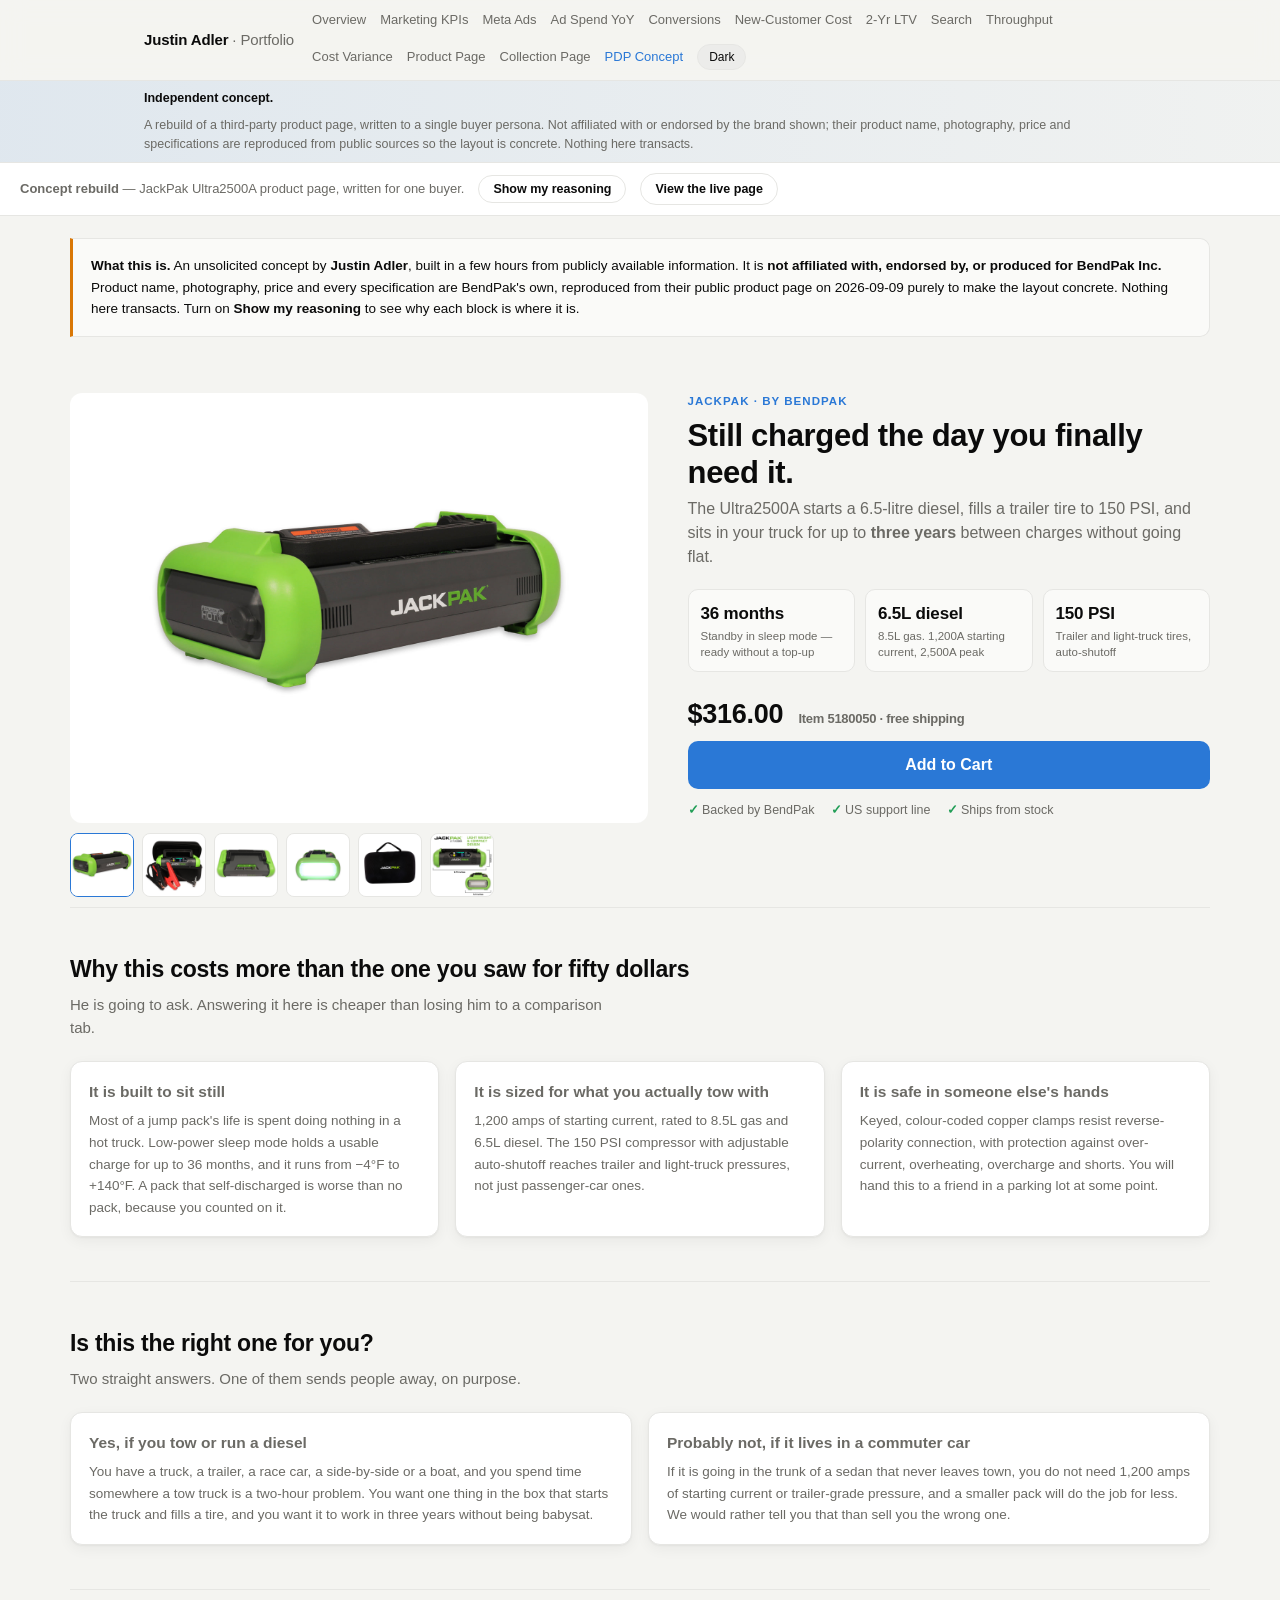
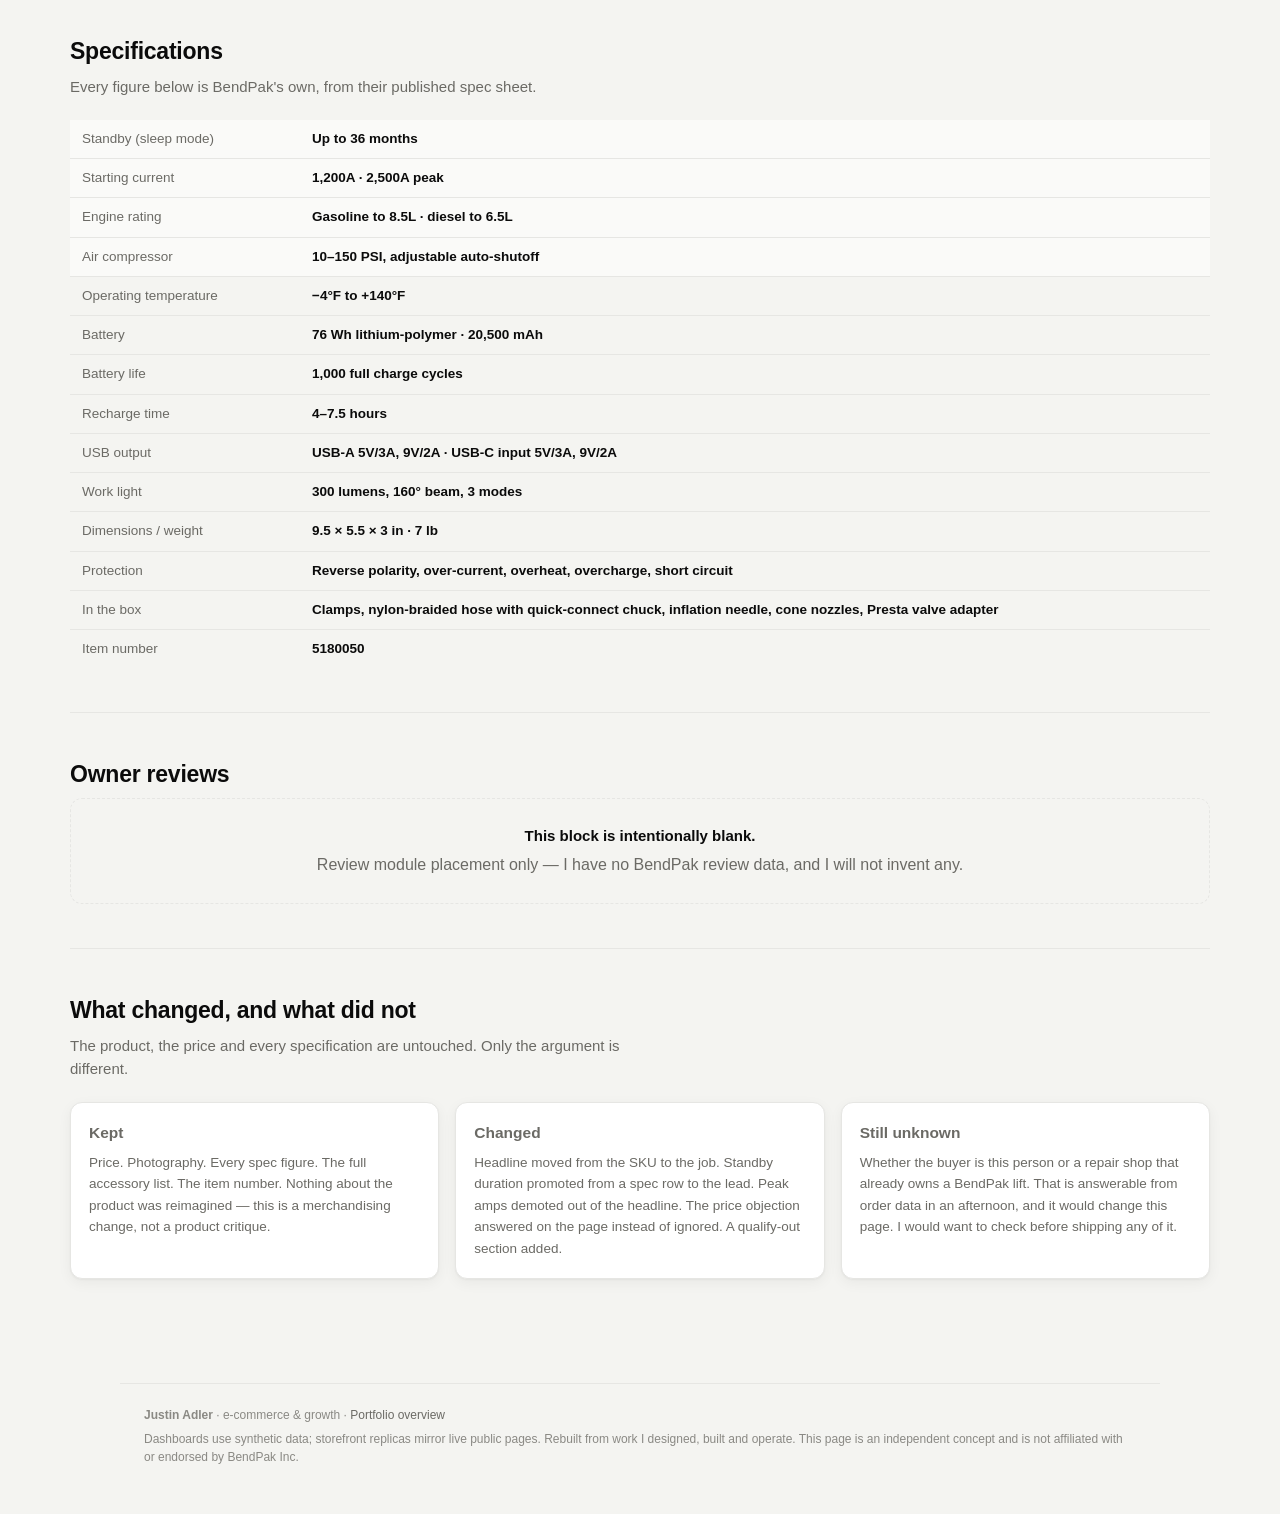
==== jackpak-concept.html @ 2b7027e2 "Add JackPak Ultra2500A product-page concept Independent concept rebuild of a third-party PDP written" ====
<!DOCTYPE html>
<html lang="en">
<head>
<meta charset="utf-8">
<meta name="viewport" content="width=device-width, initial-scale=1">
<meta name="robots" content="noindex,nofollow">
<title>JackPak Ultra2500A — product page concept · Justin Adler</title>
<link rel="stylesheet" href="assets/portfolio.css">
<style>
  .jp-wrap{max-width:1180px;margin:0 auto;padding:0 20px 60px}

  /* annotation system */
  .jp-anno{position:relative}
  body.anno-on .jp-anno{outline:1.5px dashed var(--accent);outline-offset:6px;border-radius:6px}
  .jp-tag{display:none;position:absolute;top:-11px;left:10px;z-index:5;background:var(--accent);
    color:#fff;font-size:10.5px;font-weight:700;letter-spacing:.04em;text-transform:uppercase;
    padding:2px 8px;border-radius:20px;white-space:nowrap}
  body.anno-on .jp-tag{display:inline-block}
  .jp-why{display:none;margin:14px 0 0;padding:12px 14px;border-left:3px solid var(--accent);
    background:var(--card-alt);border-radius:0 8px 8px 0;font-size:13px;line-height:1.55;color:var(--muted)}
  body.anno-on .jp-why{display:block}
  .jp-why b{color:var(--fg)}

  .jp-toolbar{position:sticky;top:0;z-index:40;background:var(--card);border-bottom:1px solid var(--line);
    padding:10px 20px;display:flex;gap:14px;align-items:center;flex-wrap:wrap}
  .jp-toolbar .t{font-size:13px;color:var(--muted)}
  .jp-btn{border:1px solid var(--line);background:var(--card);color:var(--fg);border-radius:20px;
    padding:6px 14px;font-size:12.5px;font-weight:600;cursor:pointer}
  .jp-btn[aria-pressed="true"]{background:var(--accent);border-color:var(--accent);color:#fff}

  /* hero */
  .jp-hero{display:grid;grid-template-columns:1.05fr .95fr;gap:40px;padding:34px 0 10px}
  @media(max-width:900px){.jp-hero{grid-template-columns:1fr;gap:22px}}
  .jp-gal img{width:100%;max-height:430px;object-fit:contain;border-radius:12px;background:#fff;display:block}
  .jp-thumbs{display:flex;gap:8px;margin-top:10px;flex-wrap:wrap}
  .jp-thumbs img{width:64px;height:64px;object-fit:cover;border-radius:8px;background:#fff;
    border:1.5px solid var(--line);cursor:pointer}
  .jp-thumbs img.sel{border-color:var(--accent)}

  .jp-eyebrow{font-size:11.5px;font-weight:700;letter-spacing:.09em;text-transform:uppercase;color:var(--accent)}
  .jp-h1{font-size:31px;line-height:1.18;font-weight:800;margin:8px 0 6px;letter-spacing:-.01em}
  .jp-deck{font-size:16px;line-height:1.5;color:var(--muted);margin:0 0 18px}
  .jp-price{font-size:27px;font-weight:800;letter-spacing:-.01em}
  .jp-price small{font-size:13px;font-weight:600;color:var(--muted);margin-left:8px}

  .jp-proof{display:grid;grid-template-columns:repeat(3,1fr);gap:10px;margin:18px 0}
  .jp-proof div{background:var(--card-alt);border:1px solid var(--line);border-radius:10px;padding:11px 12px}
  .jp-proof b{display:block;font-size:17px;font-weight:800;letter-spacing:-.01em}
  .jp-proof span{font-size:11.5px;color:var(--muted);line-height:1.35;display:block;margin-top:2px}

  .jp-cta{display:block;width:100%;background:var(--accent);color:#fff;border:0;border-radius:10px;
    padding:15px;font-size:16px;font-weight:700;cursor:default;margin-top:6px}
  .jp-reassure{display:flex;gap:16px;flex-wrap:wrap;margin-top:12px;font-size:12.5px;color:var(--muted)}
  .jp-reassure span::before{content:"✓ ";color:var(--good);font-weight:700}

  .jp-sec{padding:44px 0;border-top:1px solid var(--line)}
  .jp-sec h2{font-size:23px;font-weight:800;letter-spacing:-.01em;margin:0 0 6px}
  .jp-sec .lede{font-size:15px;color:var(--muted);margin:0 0 22px;max-width:66ch;line-height:1.55}

  .jp-fit{display:grid;grid-template-columns:repeat(3,1fr);gap:16px}
  @media(max-width:820px){.jp-fit{grid-template-columns:1fr}.jp-proof{grid-template-columns:1fr}}
  .jp-fit .card{padding:18px}
  .jp-fit h3{font-size:15.5px;margin:0 0 7px;font-weight:700}
  .jp-fit p{margin:0;font-size:13.5px;line-height:1.6;color:var(--muted)}

  .jp-spec{width:100%;border-collapse:collapse;font-size:13.5px}
  .jp-spec td{padding:9px 12px;border-bottom:1px solid var(--line);vertical-align:top}
  .jp-spec td:first-child{color:var(--muted);width:230px}
  .jp-spec td:last-child{font-weight:600}
  .jp-spec tr.hi td{background:var(--card-alt)}

  .jp-empty{border:1.5px dashed var(--line);border-radius:12px;padding:26px;text-align:center;color:var(--muted)}
  .jp-empty b{display:block;color:var(--fg);font-size:15px;margin-bottom:6px}

  .jp-disc{background:var(--card-alt);border:1px solid var(--line);border-left:3px solid var(--warn);
    border-radius:0 10px 10px 0;padding:16px 18px;margin:22px 0;font-size:13.5px;line-height:1.6}
  .jp-disc b{color:var(--fg)}
</style>
</head>
<body>

<div class="jp-toolbar">
  <span class="t"><strong>Concept rebuild</strong> — JackPak Ultra2500A product page, written for one buyer.</span>
  <button class="jp-btn" id="annoBtn" aria-pressed="false" onclick="toggleAnno()">Show my reasoning</button>
  <a class="jp-btn" style="text-decoration:none" href="https://www.bendpak.com/garage-essentials/portable-power-packs/ultra2500a-jackpak-4-in-1-jump-starter-air-compressor-5180050-bendpak" target="_blank" rel="noopener">View the live page</a>
</div>

<div class="jp-wrap">

  <div class="jp-disc">
    <b>What this is.</b> An unsolicited concept by <b>Justin Adler</b>, built in a few hours from
    publicly available information. It is <b>not affiliated with, endorsed by, or produced for
    BendPak Inc.</b> Product name, photography, price and every specification are BendPak's own,
    reproduced from their public product page on 2026-09-09 purely to make the layout concrete.
    Nothing here transacts. Turn on <b>Show my reasoning</b> to see why each block is where it is.
  </div>

  <!-- ══ HERO ══════════════════════════════════════════════════════════ -->
  <div class="jp-hero">
    <div class="jp-gal jp-anno">
      <span class="jp-tag">The one gap I could not fix</span>
      <img id="mainImg" src="assets/img/jackpak-1.jpg" alt="JackPak Ultra2500A portable jump starter with air compressor">
      <div class="jp-thumbs" id="thumbs"></div>
      <div class="jp-why"><b>This is a gap I could not close, and it is worth naming.</b> All
        fourteen images on the live product page are the unit on white. There is no photograph of it
        clamped to a truck battery, sitting in a trailer box, or filling a tire at dusk — and there is
        no video. A buyer choosing between this and a $47 alternative is not comparing objects, he is
        comparing situations, and right now the page can only show him an object.
        <b>Everything else on this page I could rewrite from outside. This one needs a camera</b> —
        and it is probably the highest-return thing on the whole list.</div>
    </div>

    <div>
      <div class="jp-anno">
        <span class="jp-tag">Headline: the job, not the object</span>
        <div class="jp-eyebrow">JackPak · by BendPak</div>
        <h1 class="jp-h1">Still charged the day you finally need it.</h1>
        <p class="jp-deck">The Ultra2500A starts a 6.5-litre diesel, fills a trailer tire to
          150&nbsp;PSI, and sits in your truck for up to <strong>three years</strong> between charges
          without going flat.</p>
        <div class="jp-why"><b>Why:</b> the live headline is the SKU name and "4-in-1," which every
          competitor also says. This buyer does not use the product monthly — he uses it once every
          couple of years, and his real fear is that it will be dead when that day comes.
          <b>Standby duration is the job the product does.</b> On the live page it is one row in a
          spec table.</div>
      </div>

      <div class="jp-anno" style="margin-top:20px">
        <span class="jp-tag">Three proofs, chosen deliberately</span>
        <div class="jp-proof">
          <div><b>36 months</b><span>Standby in sleep mode — ready without a top-up</span></div>
          <div><b>6.5L diesel</b><span>8.5L gas. 1,200A starting current, 2,500A peak</span></div>
          <div><b>150 PSI</b><span>Trailer and light-truck tires, auto-shutoff</span></div>
        </div>
        <div class="jp-why"><b>Why these three, and why in this order:</b> they map to the three
          questions he actually asks — <i>will it be charged, will it turn my truck over, will it
          fill a trailer tire.</i> <b>Note what is not here: peak amps as a headline.</b> The category
          runs an amp arms race — rivals advertise 4,000A, 6,000A, 8,000A, 10,000A. At 2,500A this
          product loses that comparison every time, so it should not start it. Starting current is
          the honest number and it is the one shown.</div>
      </div>

      <div class="jp-anno" style="margin-top:22px">
        <span class="jp-tag">Price with a reason attached</span>
        <div class="jp-price">$316.00 <small>Item 5180050 · free shipping</small></div>
        <button class="jp-cta">Add to Cart</button>
        <div class="jp-reassure">
          <span>Backed by BendPak</span><span>US support line</span><span>Ships from stock</span>
        </div>
        <div class="jp-why"><b>Why:</b> a $316 number sitting alone next to a category where the
          median is around $81 has to defend itself, and on the live page nothing does. The
          reassurance row is doing that work — and it is the honest one, because
          <b>BendPak is the only thing here a cheaper unit cannot copy.</b> Every spec on this page is
          matched or beaten by something under $135. The brand, the support line and the warranty
          are not.</div>
      </div>
    </div>
  </div>

  <!-- ══ WHY IT COSTS WHAT IT COSTS ════════════════════════════════════ -->
  <div class="jp-sec jp-anno">
    <span class="jp-tag">The objection, answered on the page</span>
    <h2>Why this costs more than the one you saw for fifty dollars</h2>
    <p class="lede">He is going to ask. Answering it here is cheaper than losing him to a
      comparison tab.</p>
    <div class="jp-fit">
      <div class="card">
        <h3>It is built to sit still</h3>
        <p>Most of a jump pack's life is spent doing nothing in a hot truck. Low-power sleep mode
          holds a usable charge for up to 36 months, and it runs from −4°F to +140°F. A pack that
          self-discharged is worse than no pack, because you counted on it.</p>
      </div>
      <div class="card">
        <h3>It is sized for what you actually tow with</h3>
        <p>1,200 amps of starting current, rated to 8.5L gas and 6.5L diesel. The 150 PSI compressor
          with adjustable auto-shutoff reaches trailer and light-truck pressures, not just
          passenger-car ones.</p>
      </div>
      <div class="card">
        <h3>It is safe in someone else's hands</h3>
        <p>Keyed, colour-coded copper clamps resist reverse-polarity connection, with protection
          against over-current, overheating, overcharge and shorts. You will hand this to a friend
          in a parking lot at some point.</p>
      </div>
    </div>
    <div class="jp-why"><b>Why this section exists at all:</b> the price objection is the single
      biggest thing between this product and a sale, and right now the live page never acknowledges
      it. Naming it and answering it plainly outperforms hoping he does not notice.
      <b>Every claim in these three cards is taken verbatim from BendPak's own specification —
      nothing is invented.</b></div>
  </div>

  <!-- ══ IS THIS FOR YOU ═══════════════════════════════════════════════ -->
  <div class="jp-sec jp-anno">
    <span class="jp-tag">Qualify honestly — including out</span>
    <h2>Is this the right one for you?</h2>
    <p class="lede">Two straight answers. One of them sends people away, on purpose.</p>
    <div class="jp-fit" style="grid-template-columns:1fr 1fr">
      <div class="card">
        <h3>Yes, if you tow or run a diesel</h3>
        <p>You have a truck, a trailer, a race car, a side-by-side or a boat, and you spend time
          somewhere a tow truck is a two-hour problem. You want one thing in the box that starts the
          truck and fills a tire, and you want it to work in three years without being babysat.</p>
      </div>
      <div class="card">
        <h3>Probably not, if it lives in a commuter car</h3>
        <p>If it is going in the trunk of a sedan that never leaves town, you do not need 1,200 amps
          of starting current or trailer-grade pressure, and a smaller pack will do the job for less.
          We would rather tell you that than sell you the wrong one.</p>
      </div>
    </div>
    <div class="jp-why"><b>Why:</b> disqualifying buyers builds more trust than a page that claims
      the product is right for everybody, and it is the fastest way to signal you are talking to a
      professional rather than a shopper. It also quietly reframes the price — this is not an
      expensive small jump pack, it is a correctly priced big one.</div>
  </div>

  <!-- ══ SPECS ═════════════════════════════════════════════════════════ -->
  <div class="jp-sec jp-anno">
    <span class="jp-tag">Specs stay — just further down, and ordered by what matters</span>
    <h2>Specifications</h2>
    <p class="lede">Every figure below is BendPak's own, from their published spec sheet.</p>
    <table class="jp-spec">
      <tr class="hi"><td>Standby (sleep mode)</td><td>Up to 36 months</td></tr>
      <tr class="hi"><td>Starting current</td><td>1,200A · 2,500A peak</td></tr>
      <tr class="hi"><td>Engine rating</td><td>Gasoline to 8.5L · diesel to 6.5L</td></tr>
      <tr class="hi"><td>Air compressor</td><td>10–150 PSI, adjustable auto-shutoff</td></tr>
      <tr><td>Operating temperature</td><td>−4°F to +140°F</td></tr>
      <tr><td>Battery</td><td>76 Wh lithium-polymer · 20,500 mAh</td></tr>
      <tr><td>Battery life</td><td>1,000 full charge cycles</td></tr>
      <tr><td>Recharge time</td><td>4–7.5 hours</td></tr>
      <tr><td>USB output</td><td>USB-A 5V/3A, 9V/2A · USB-C input 5V/3A, 9V/2A</td></tr>
      <tr><td>Work light</td><td>300 lumens, 160° beam, 3 modes</td></tr>
      <tr><td>Dimensions / weight</td><td>9.5 × 5.5 × 3 in · 7 lb</td></tr>
      <tr><td>Protection</td><td>Reverse polarity, over-current, overheat, overcharge, short circuit</td></tr>
      <tr><td>In the box</td><td>Clamps, nylon-braided hose with quick-connect chuck, inflation
        needle, cone nozzles, Presta valve adapter</td></tr>
      <tr><td>Item number</td><td>5180050</td></tr>
    </table>
    <div class="jp-why"><b>Two changes only.</b> First, <b>order</b> — standby, starting current,
      engine rating and PSI move to the top, because those four decide the purchase and the rest is
      reference. Second, the <b>Presta valve adapter</b> stays in the box list but never appears in
      the marketing copy. Bicycle valves and cone nozzles are real inclusions, but leading with
      "inflate your bike tires and sports balls" actively undercuts a $316 tool aimed at a man with a
      trailer. Same box, different order of mention.</div>
  </div>

  <!-- ══ REVIEWS ═══════════════════════════════════════════════════════ -->
  <div class="jp-sec jp-anno">
    <span class="jp-tag">Deliberately left empty</span>
    <h2>Owner reviews</h2>
    <div class="jp-empty">
      <b>This block is intentionally blank.</b>
      Review module placement only — I have no BendPak review data, and I will not invent any.
    </div>
    <div class="jp-why"><b>Why this is the most important block on the page.</b> Judge.me is already
      installed on the live product page, but the page carries no reviews and its structured data has
      no <code>aggregateRating</code>. Meanwhile the same item number, 5180050, has customer reviews
      accumulating on <b>Home Depot's</b> listing. For a $316 purchase in a category decided almost
      entirely on review count, that is the largest single conversion gap on the page — and the
      proof already exists, it is just on somebody else's site.
      <b>Filling this space with invented testimonials would have made the mockup look better and the
      thinking worthless.</b></div>
  </div>

  <!-- ══ WHAT I CHANGED ════════════════════════════════════════════════ -->
  <div class="jp-sec">
    <h2>What changed, and what did not</h2>
    <p class="lede">The product, the price and every specification are untouched. Only the argument
      is different.</p>
    <div class="jp-fit">
      <div class="card">
        <h3>Kept</h3>
        <p>Price. Photography. Every spec figure. The full accessory list. The item number. Nothing
          about the product was reimagined — this is a merchandising change, not a product critique.</p>
      </div>
      <div class="card">
        <h3>Changed</h3>
        <p>Headline moved from the SKU to the job. Standby duration promoted from a spec row to the
          lead. Peak amps demoted out of the headline. The price objection answered on the page
          instead of ignored. A qualify-out section added.</p>
      </div>
      <div class="card">
        <h3>Still unknown</h3>
        <p>Whether the buyer is this person or a repair shop that already owns a BendPak lift. That
          is answerable from order data in an afternoon, and it would change this page. I would want
          to check before shipping any of it.</p>
      </div>
    </div>
  </div>

</div>

<script src="assets/portfolio.js"></script>
<script>
(function(){
  var IMGS = ['jackpak-1.jpg','jackpak-0.jpg','jackpak-8.jpg','jackpak-5.jpg','jackpak-2.jpg','jackpak-9.jpg'];
  var t = document.getElementById('thumbs');
  IMGS.forEach(function(f,i){
    var im = document.createElement('img');
    im.src = 'assets/img/' + f;
    im.alt = 'JackPak Ultra2500A view ' + (i+1);
    if (i === 0) im.className = 'sel';
    im.onclick = function(){
      document.getElementById('mainImg').src = im.src;
      t.querySelectorAll('img').forEach(function(o){ o.className = ''; });
      im.className = 'sel';
    };
    t.appendChild(im);
  });
  PF.chrome('jackpak-concept.html');
  PF.foot('This page is an independent concept and is not affiliated with or endorsed by BendPak Inc.');
})();
function toggleAnno(){
  var on = document.body.classList.toggle('anno-on');
  var b = document.getElementById('annoBtn');
  b.setAttribute('aria-pressed', on ? 'true' : 'false');
  b.textContent = on ? 'Hide my reasoning' : 'Show my reasoning';
}
</script>
</body>
</html>
---- assets/portfolio.css ----
/* ─────────────────────────────────────────────────────────────────────────────
   Portfolio shell — Justin Adler
   Mirrors the production reports-site design language (light #f4f4f1 / dark
   #141413, 1040px column, system font stack, blue #2a78d6 accent) so these read
   as the same system as the real dashboards they were rebuilt from.
   Dashboards: synthetic data. Storefront replicas: real public catalog content.
   ───────────────────────────────────────────────────────────────────────────── */

:root {
  color-scheme: light dark;
  --bg: #f4f4f1;
  --fg: #0b0b0b;
  --muted: #6b6a65;
  --faint: #8a8984;
  --line: #e6e6e3;
  --card: #ffffff;
  --card-alt: #fafaf8;
  --accent: #2a78d6;
  --good: #1f9d55;
  --warn: #d97706;
  --bad: #d64545;
  --chip: #ececeA;
  --shadow: 0 1px 2px rgba(0,0,0,.04), 0 4px 14px rgba(0,0,0,.05);
  --radius: 12px;
}

:root[data-theme="dark"] {
  --bg: #141413;
  --fg: #ffffff;
  --muted: #a3a29a;
  --faint: #8f8e86;
  --line: #33322f;
  --card: #1d1d1b;
  --card-alt: #232320;
  --accent: #5aa2f0;
  --good: #4ade80;
  --warn: #fbbf24;
  --bad: #f87171;
  --chip: #2a2a27;
  --shadow: none;
}

* { box-sizing: border-box; }
html { scroll-behavior: smooth; }

body {
  margin: 0;
  font-family: -apple-system, BlinkMacSystemFont, 'Segoe UI', Roboto, sans-serif;
  background: var(--bg);
  color: var(--fg);
  line-height: 1.5;
  min-height: 100vh;
  -webkit-font-smoothing: antialiased;
}

/* ── Top bar ───────────────────────────────────────────────────────────────── */
.pf-nav {
  position: sticky; top: 0; z-index: 50;
  background: color-mix(in srgb, var(--bg) 88%, transparent);
  backdrop-filter: saturate(180%) blur(12px);
  border-bottom: 1px solid var(--line);
}
.pf-nav-inner {
  max-width: 1040px; margin: 0 auto; padding: 10px 24px;
  display: flex; align-items: center; gap: 18px;
}
.pf-brand { font-weight: 700; font-size: 15px; letter-spacing: -.01em; text-decoration: none; color: var(--fg); white-space: nowrap; }
.pf-brand span { color: var(--muted); font-weight: 500; }
.pf-links { display: flex; gap: 14px; margin-left: auto; align-items: center; flex-wrap: wrap; }
.pf-links a { color: var(--muted); text-decoration: none; font-size: 13px; }
.pf-links a:hover, .pf-links a.active { color: var(--accent); }
.pf-theme {
  background: var(--chip); border: 1px solid var(--line); color: var(--fg);
  border-radius: 999px; padding: 4px 11px; font-size: 12px; cursor: pointer; line-height: 1.4;
}
.pf-theme:hover { border-color: var(--accent); }

/* ── Synthetic-data banner ─────────────────────────────────────────────────── */
.pf-banner {
  background: linear-gradient(90deg, rgba(42,120,214,.10), rgba(42,120,214,.02));
  border-bottom: 1px solid var(--line);
  font-size: 12.5px; color: var(--muted);
}
.pf-banner-inner { max-width: 1040px; margin: 0 auto; padding: 8px 24px; display: flex; gap: 8px; align-items: baseline; flex-wrap: wrap; }
.pf-banner b { color: var(--fg); font-weight: 600; }

/* ── Layout ────────────────────────────────────────────────────────────────── */
.wrap { max-width: 1040px; margin: 0 auto; padding: 22px 24px 8px; }
main   { max-width: 1040px; margin: 0 auto; padding: 0 24px 48px; }
.crumbs { font-size: 12.5px; color: var(--faint); margin: 2px 0 14px; }
.crumbs a { color: var(--muted); text-decoration: none; }
.crumbs a:hover { color: var(--accent); text-decoration: underline; }
.crumbs .sep { margin: 0 6px; color: var(--line); }

h1 { font-size: 26px; letter-spacing: -.02em; margin: 0 0 4px; }
h2 { font-size: 16px; letter-spacing: -.01em; margin: 26px 0 10px; }
h3 { font-size: 13px; margin: 0 0 8px; color: var(--muted); font-weight: 600; }
.sub { color: var(--muted); font-size: 13.5px; margin: 0 0 18px; max-width: 74ch; }

/* ── Cards ─────────────────────────────────────────────────────────────────── */
.card {
  background: var(--card); border: 1px solid var(--line);
  border-radius: var(--radius); padding: 16px 18px; box-shadow: var(--shadow);
}
.grid { display: grid; gap: 12px; }
.g2 { grid-template-columns: repeat(2, 1fr); }
.g3 { grid-template-columns: repeat(3, 1fr); }
.g4 { grid-template-columns: repeat(4, 1fr); }
@media (max-width: 860px) { .g3, .g4 { grid-template-columns: repeat(2, 1fr); } }
@media (max-width: 560px) { .g2, .g3, .g4 { grid-template-columns: 1fr; } }

/* ── KPI tiles ─────────────────────────────────────────────────────────────── */
.kpi { background: var(--card); border: 1px solid var(--line); border-radius: var(--radius); padding: 13px 15px; box-shadow: var(--shadow); }
.kpi .lbl { font-size: 11.5px; text-transform: uppercase; letter-spacing: .045em; color: var(--faint); margin-bottom: 5px; }
.kpi .val { font-size: 25px; font-weight: 700; letter-spacing: -.025em; line-height: 1.15; font-variant-numeric: tabular-nums; }
.kpi .dlt { font-size: 12px; margin-top: 4px; font-variant-numeric: tabular-nums; }
.up   { color: var(--good); }
.down { color: var(--bad); }
.flat { color: var(--muted); }

/* ── Controls ──────────────────────────────────────────────────────────────── */
.controls { display: flex; gap: 8px; flex-wrap: wrap; align-items: center; margin: 0 0 14px; }
.seg { display: inline-flex; background: var(--chip); border: 1px solid var(--line); border-radius: 999px; padding: 2px; }
.seg button {
  border: 0; background: transparent; color: var(--muted); font: inherit; font-size: 12.5px;
  padding: 5px 13px; border-radius: 999px; cursor: pointer; white-space: nowrap;
}
.seg button[aria-pressed="true"] { background: var(--card); color: var(--fg); box-shadow: var(--shadow); font-weight: 600; }
select, input[type="search"] {
  background: var(--card); color: var(--fg); border: 1px solid var(--line);
  border-radius: 8px; padding: 6px 10px; font: inherit; font-size: 12.5px;
}
select:focus, input:focus { outline: 2px solid var(--accent); outline-offset: 1px; }
.spacer { margin-left: auto; }

/* ── Charts ────────────────────────────────────────────────────────────────── */
.chart-wrap { position: relative; height: 300px; }
.chart-wrap.tall { height: 380px; }
.chart-wrap.short { height: 210px; }

/* ── Tables ────────────────────────────────────────────────────────────────── */
.tbl-scroll { overflow-x: auto; -webkit-overflow-scrolling: touch; }
table { width: 100%; border-collapse: collapse; font-size: 13px; }
thead th {
  text-align: left; font-size: 11.5px; text-transform: uppercase; letter-spacing: .04em;
  color: var(--faint); font-weight: 600; padding: 8px 10px; border-bottom: 1px solid var(--line);
  white-space: nowrap; position: sticky; top: 0; background: var(--card);
}
thead th.sortable { cursor: pointer; user-select: none; }
thead th.sortable:hover { color: var(--accent); }
thead th .arrow { opacity: .45; font-size: 9px; }
tbody td { padding: 8px 10px; border-bottom: 1px solid var(--line); vertical-align: middle; }
tbody tr:last-child td { border-bottom: 0; }
tbody tr:hover { background: var(--card-alt); }
.num { text-align: right; font-variant-numeric: tabular-nums; white-space: nowrap; }

/* ── Bits ──────────────────────────────────────────────────────────────────── */
.pill { display: inline-block; padding: 2px 8px; border-radius: 999px; font-size: 11.5px; font-weight: 600; }
.pill.good { background: color-mix(in srgb, var(--good) 16%, transparent); color: var(--good); }
.pill.warn { background: color-mix(in srgb, var(--warn) 18%, transparent); color: var(--warn); }
.pill.bad  { background: color-mix(in srgb, var(--bad) 16%, transparent);  color: var(--bad); }
.pill.mute { background: var(--chip); color: var(--muted); }
.bar-mini { height: 6px; border-radius: 3px; background: var(--chip); overflow: hidden; min-width: 54px; }
.bar-mini > i { display: block; height: 100%; background: var(--accent); border-radius: 3px; }
.note { font-size: 12px; color: var(--faint); margin-top: 10px; }
.legend { display: flex; gap: 14px; flex-wrap: wrap; font-size: 12px; color: var(--muted); margin-top: 10px; }
.legend i { display: inline-block; width: 9px; height: 9px; border-radius: 2px; margin-right: 5px; }

footer.pf-foot {
  max-width: 1040px; margin: 0 auto; padding: 22px 24px 48px;
  border-top: 1px solid var(--line); color: var(--faint); font-size: 12px;
}
footer.pf-foot a { color: var(--muted); text-decoration: none; }
footer.pf-foot a:hover { text-decoration: underline; }

@media print { .pf-nav, .pf-theme { display: none; } }
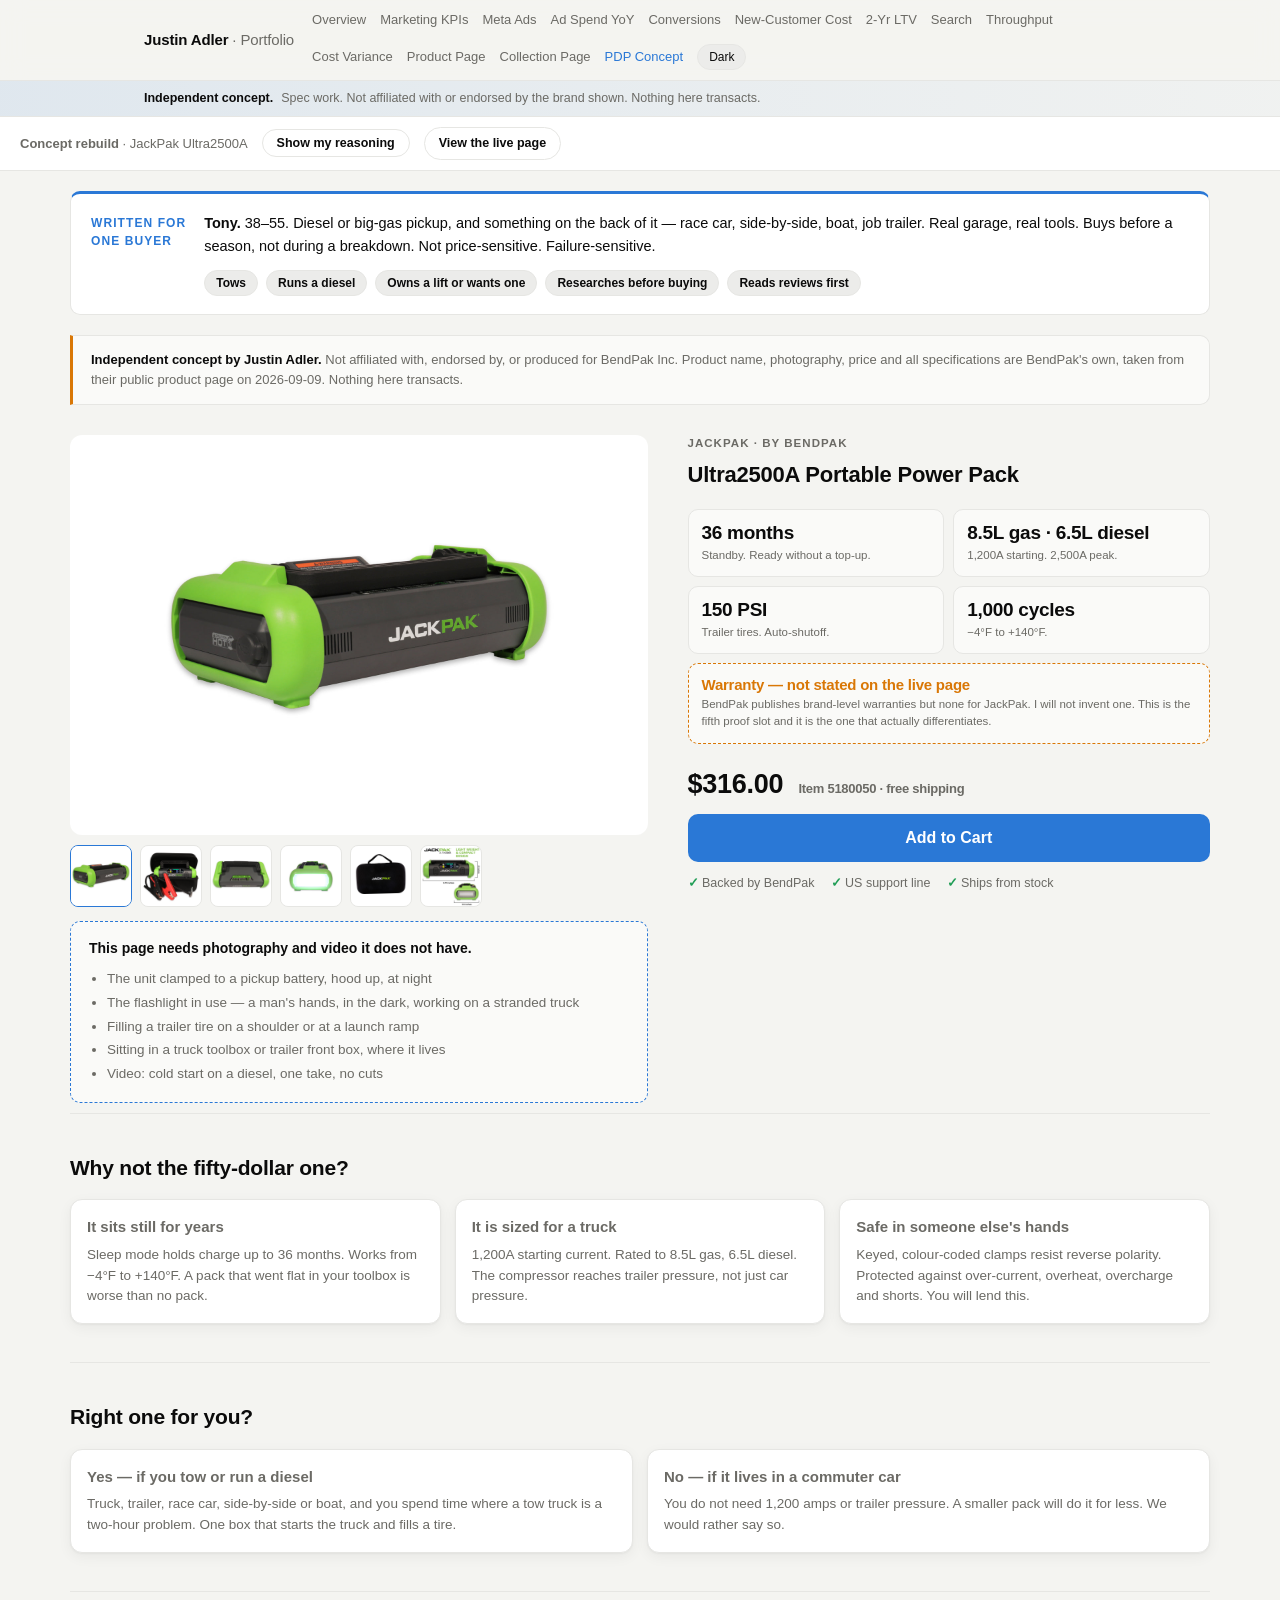
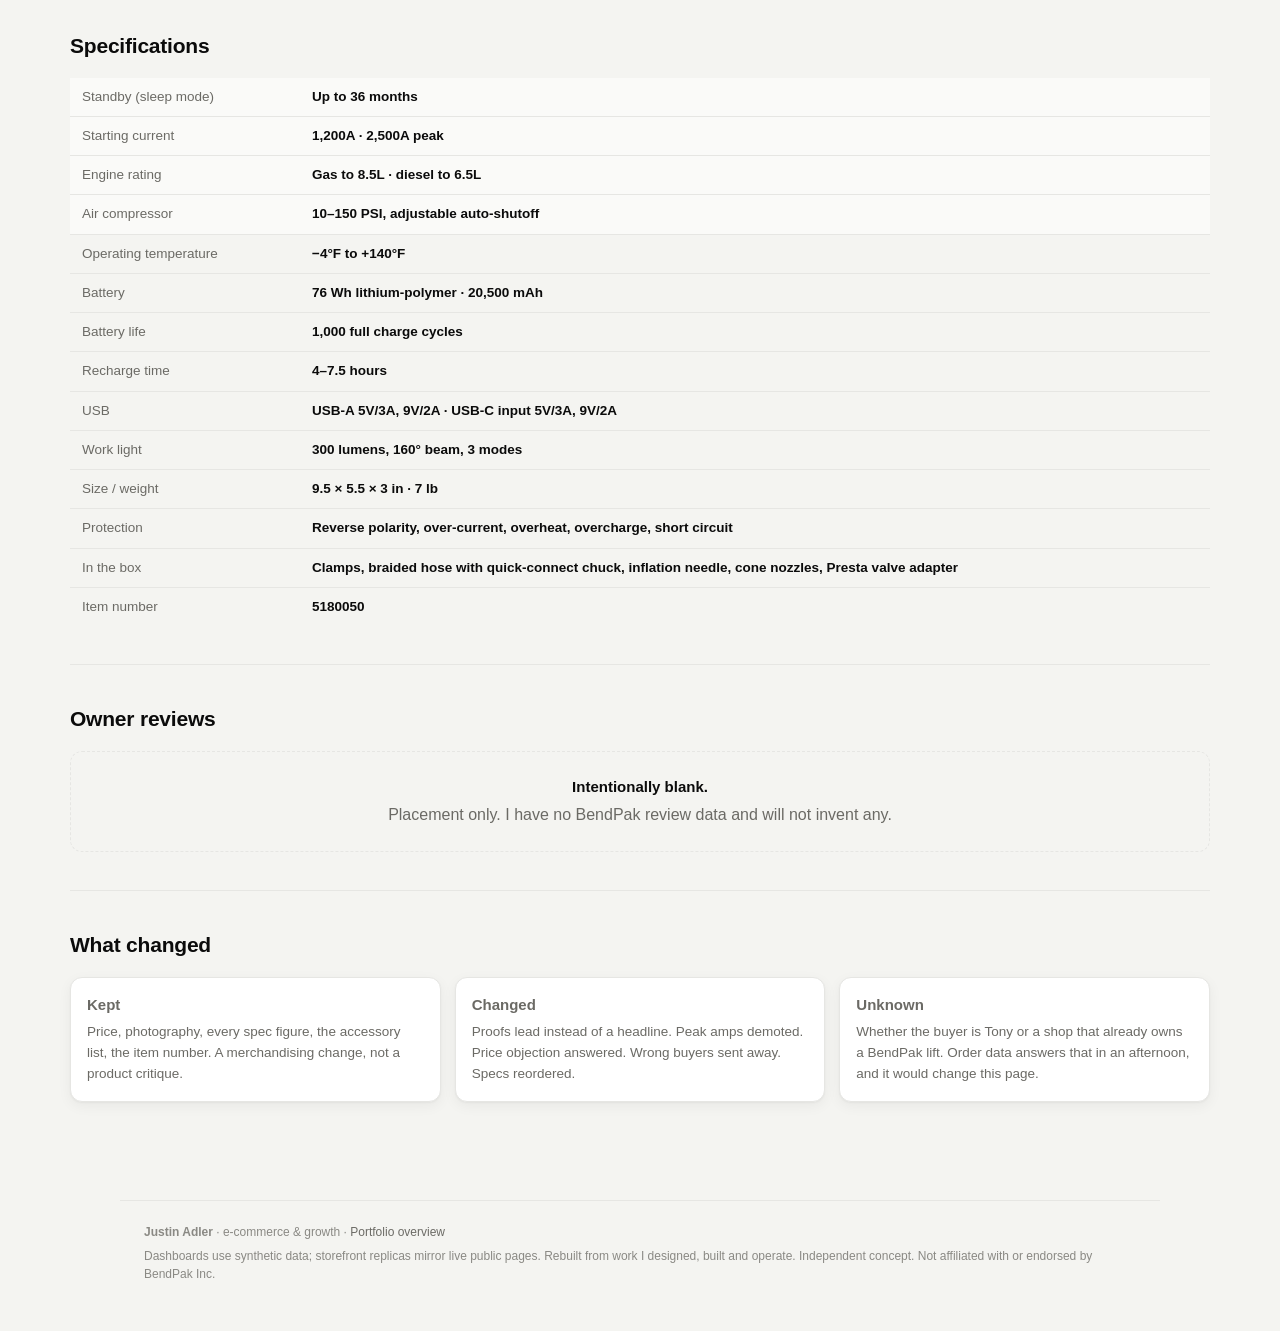
==== commit bdd52ac8: "JackPak concept: lead with proofs, declare the persona, cut the copy - Removed the headline sentence" ====
--- a/jackpak-concept.html
+++ b/jackpak-concept.html
@@ -9,15 +9,14 @@
 <style>
   .jp-wrap{max-width:1180px;margin:0 auto;padding:0 20px 60px}
 
-  /* annotation system */
   .jp-anno{position:relative}
   body.anno-on .jp-anno{outline:1.5px dashed var(--accent);outline-offset:6px;border-radius:6px}
   .jp-tag{display:none;position:absolute;top:-11px;left:10px;z-index:5;background:var(--accent);
     color:#fff;font-size:10.5px;font-weight:700;letter-spacing:.04em;text-transform:uppercase;
     padding:2px 8px;border-radius:20px;white-space:nowrap}
   body.anno-on .jp-tag{display:inline-block}
-  .jp-why{display:none;margin:14px 0 0;padding:12px 14px;border-left:3px solid var(--accent);
-    background:var(--card-alt);border-radius:0 8px 8px 0;font-size:13px;line-height:1.55;color:var(--muted)}
+  .jp-why{display:none;margin:14px 0 0;padding:11px 14px;border-left:3px solid var(--accent);
+    background:var(--card-alt);border-radius:0 8px 8px 0;font-size:13px;line-height:1.5;color:var(--muted)}
   body.anno-on .jp-why{display:block}
   .jp-why b{color:var(--fg)}
 
@@ -28,40 +27,56 @@
     padding:6px 14px;font-size:12.5px;font-weight:600;cursor:pointer}
   .jp-btn[aria-pressed="true"]{background:var(--accent);border-color:var(--accent);color:#fff}
 
-  /* hero */
-  .jp-hero{display:grid;grid-template-columns:1.05fr .95fr;gap:40px;padding:34px 0 10px}
+  /* persona banner */
+  .jp-persona{display:grid;grid-template-columns:auto 1fr;gap:18px;align-items:start;
+    background:var(--card);border:1px solid var(--line);border-top:3px solid var(--accent);
+    border-radius:10px;padding:18px 20px;margin:20px 0 4px}
+  .jp-persona .who{font-size:12px;font-weight:800;letter-spacing:.09em;text-transform:uppercase;
+    color:var(--accent);white-space:nowrap;padding-top:2px}
+  .jp-persona p{margin:0;font-size:14.5px;line-height:1.6}
+  .jp-persona .traits{display:flex;gap:8px;flex-wrap:wrap;margin-top:12px}
+  .jp-persona .traits span{background:var(--chip);border:1px solid var(--line);border-radius:20px;
+    padding:3px 11px;font-size:12px;font-weight:600}
+  @media(max-width:760px){.jp-persona{grid-template-columns:1fr;gap:8px}}
+
+  .jp-hero{display:grid;grid-template-columns:1.05fr .95fr;gap:40px;padding:30px 0 10px}
   @media(max-width:900px){.jp-hero{grid-template-columns:1fr;gap:22px}}
-  .jp-gal img{width:100%;max-height:430px;object-fit:contain;border-radius:12px;background:#fff;display:block}
+  .jp-gal img{width:100%;max-height:400px;object-fit:contain;border-radius:12px;background:#fff;display:block}
   .jp-thumbs{display:flex;gap:8px;margin-top:10px;flex-wrap:wrap}
-  .jp-thumbs img{width:64px;height:64px;object-fit:cover;border-radius:8px;background:#fff;
+  .jp-thumbs img{width:62px;height:62px;object-fit:cover;border-radius:8px;background:#fff;
     border:1.5px solid var(--line);cursor:pointer}
   .jp-thumbs img.sel{border-color:var(--accent)}
 
-  .jp-eyebrow{font-size:11.5px;font-weight:700;letter-spacing:.09em;text-transform:uppercase;color:var(--accent)}
-  .jp-h1{font-size:31px;line-height:1.18;font-weight:800;margin:8px 0 6px;letter-spacing:-.01em}
-  .jp-deck{font-size:16px;line-height:1.5;color:var(--muted);margin:0 0 18px}
-  .jp-price{font-size:27px;font-weight:800;letter-spacing:-.01em}
+  .jp-shotlist{border:1.5px dashed var(--accent);border-radius:10px;padding:16px 18px;margin-top:14px;
+    background:var(--card-alt)}
+  .jp-shotlist b{display:block;font-size:14px;margin-bottom:8px}
+  .jp-shotlist ul{margin:0;padding-left:18px;font-size:13.5px;line-height:1.75;color:var(--muted)}
+
+  .jp-eyebrow{font-size:11.5px;font-weight:700;letter-spacing:.09em;text-transform:uppercase;color:var(--muted)}
+  .jp-name{font-size:22px;font-weight:700;margin:5px 0 18px;letter-spacing:-.01em}
+
+  .jp-proof{display:grid;grid-template-columns:repeat(2,1fr);gap:9px}
+  .jp-proof div{background:var(--card-alt);border:1px solid var(--line);border-radius:10px;padding:12px 13px}
+  .jp-proof b{display:block;font-size:19px;font-weight:800;letter-spacing:-.015em;line-height:1.15}
+  .jp-proof span{font-size:11.5px;color:var(--muted);display:block;margin-top:3px}
+  .jp-proof .gap{border-style:dashed;border-color:var(--warn)}
+  .jp-proof .gap b{color:var(--warn);font-size:15px}
+
+  .jp-price{font-size:27px;font-weight:800;letter-spacing:-.01em;margin-top:20px}
   .jp-price small{font-size:13px;font-weight:600;color:var(--muted);margin-left:8px}
-
-  .jp-proof{display:grid;grid-template-columns:repeat(3,1fr);gap:10px;margin:18px 0}
-  .jp-proof div{background:var(--card-alt);border:1px solid var(--line);border-radius:10px;padding:11px 12px}
-  .jp-proof b{display:block;font-size:17px;font-weight:800;letter-spacing:-.01em}
-  .jp-proof span{font-size:11.5px;color:var(--muted);line-height:1.35;display:block;margin-top:2px}
-
   .jp-cta{display:block;width:100%;background:var(--accent);color:#fff;border:0;border-radius:10px;
-    padding:15px;font-size:16px;font-weight:700;cursor:default;margin-top:6px}
+    padding:15px;font-size:16px;font-weight:700;cursor:default;margin-top:10px}
   .jp-reassure{display:flex;gap:16px;flex-wrap:wrap;margin-top:12px;font-size:12.5px;color:var(--muted)}
   .jp-reassure span::before{content:"✓ ";color:var(--good);font-weight:700}
 
-  .jp-sec{padding:44px 0;border-top:1px solid var(--line)}
-  .jp-sec h2{font-size:23px;font-weight:800;letter-spacing:-.01em;margin:0 0 6px}
-  .jp-sec .lede{font-size:15px;color:var(--muted);margin:0 0 22px;max-width:66ch;line-height:1.55}
-
-  .jp-fit{display:grid;grid-template-columns:repeat(3,1fr);gap:16px}
+  .jp-sec{padding:38px 0;border-top:1px solid var(--line)}
+  .jp-sec h2{font-size:21px;font-weight:800;letter-spacing:-.01em;margin:0 0 16px}
+
+  .jp-fit{display:grid;grid-template-columns:repeat(3,1fr);gap:14px}
   @media(max-width:820px){.jp-fit{grid-template-columns:1fr}.jp-proof{grid-template-columns:1fr}}
-  .jp-fit .card{padding:18px}
-  .jp-fit h3{font-size:15.5px;margin:0 0 7px;font-weight:700}
-  .jp-fit p{margin:0;font-size:13.5px;line-height:1.6;color:var(--muted)}
+  .jp-fit .card{padding:16px}
+  .jp-fit h3{font-size:15px;margin:0 0 6px;font-weight:700}
+  .jp-fit p{margin:0;font-size:13.5px;line-height:1.55;color:var(--muted)}
 
   .jp-spec{width:100%;border-collapse:collapse;font-size:13.5px}
   .jp-spec td{padding:9px 12px;border-bottom:1px solid var(--line);vertical-align:top}
@@ -69,222 +84,207 @@
   .jp-spec td:last-child{font-weight:600}
   .jp-spec tr.hi td{background:var(--card-alt)}
 
-  .jp-empty{border:1.5px dashed var(--line);border-radius:12px;padding:26px;text-align:center;color:var(--muted)}
-  .jp-empty b{display:block;color:var(--fg);font-size:15px;margin-bottom:6px}
+  .jp-empty{border:1.5px dashed var(--line);border-radius:12px;padding:24px;text-align:center;color:var(--muted)}
+  .jp-empty b{display:block;color:var(--fg);font-size:15px;margin-bottom:5px}
 
   .jp-disc{background:var(--card-alt);border:1px solid var(--line);border-left:3px solid var(--warn);
-    border-radius:0 10px 10px 0;padding:16px 18px;margin:22px 0;font-size:13.5px;line-height:1.6}
+    border-radius:0 10px 10px 0;padding:14px 18px;margin:20px 0 0;font-size:13px;line-height:1.55;color:var(--muted)}
   .jp-disc b{color:var(--fg)}
 </style>
 </head>
 <body>
 
 <div class="jp-toolbar">
-  <span class="t"><strong>Concept rebuild</strong> — JackPak Ultra2500A product page, written for one buyer.</span>
+  <span class="t"><strong>Concept rebuild</strong> · JackPak Ultra2500A</span>
   <button class="jp-btn" id="annoBtn" aria-pressed="false" onclick="toggleAnno()">Show my reasoning</button>
   <a class="jp-btn" style="text-decoration:none" href="https://www.bendpak.com/garage-essentials/portable-power-packs/ultra2500a-jackpak-4-in-1-jump-starter-air-compressor-5180050-bendpak" target="_blank" rel="noopener">View the live page</a>
 </div>
 
 <div class="jp-wrap">
 
+  <!-- ══ WHO THIS PAGE IS FOR ══════════════════════════════════════════ -->
+  <div class="jp-persona">
+    <div class="who">Written for<br>one buyer</div>
+    <div>
+      <p><b>Tony.</b> 38–55. Diesel or big-gas pickup, and something on the back of it — race car,
+        side-by-side, boat, job trailer. Real garage, real tools. Buys before a season, not during a
+        breakdown. Not price-sensitive. Failure-sensitive.</p>
+      <div class="traits">
+        <span>Tows</span><span>Runs a diesel</span><span>Owns a lift or wants one</span>
+        <span>Researches before buying</span><span>Reads reviews first</span>
+      </div>
+    </div>
+  </div>
+
   <div class="jp-disc">
-    <b>What this is.</b> An unsolicited concept by <b>Justin Adler</b>, built in a few hours from
-    publicly available information. It is <b>not affiliated with, endorsed by, or produced for
-    BendPak Inc.</b> Product name, photography, price and every specification are BendPak's own,
-    reproduced from their public product page on 2026-09-09 purely to make the layout concrete.
-    Nothing here transacts. Turn on <b>Show my reasoning</b> to see why each block is where it is.
+    <b>Independent concept by Justin Adler.</b> Not affiliated with, endorsed by, or produced for
+    BendPak Inc. Product name, photography, price and all specifications are BendPak's own, taken
+    from their public product page on 2026-09-09. Nothing here transacts.
   </div>
 
   <!-- ══ HERO ══════════════════════════════════════════════════════════ -->
   <div class="jp-hero">
     <div class="jp-gal jp-anno">
-      <span class="jp-tag">The one gap I could not fix</span>
+      <span class="jp-tag">Needs a photoshoot</span>
       <img id="mainImg" src="assets/img/jackpak-1.jpg" alt="JackPak Ultra2500A portable jump starter with air compressor">
       <div class="jp-thumbs" id="thumbs"></div>
-      <div class="jp-why"><b>This is a gap I could not close, and it is worth naming.</b> All
-        fourteen images on the live product page are the unit on white. There is no photograph of it
-        clamped to a truck battery, sitting in a trailer box, or filling a tire at dusk — and there is
-        no video. A buyer choosing between this and a $47 alternative is not comparing objects, he is
-        comparing situations, and right now the page can only show him an object.
-        <b>Everything else on this page I could rewrite from outside. This one needs a camera</b> —
-        and it is probably the highest-return thing on the whole list.</div>
+
+      <div class="jp-shotlist">
+        <b>This page needs photography and video it does not have.</b>
+        <ul>
+          <li>The unit clamped to a pickup battery, hood up, at night</li>
+          <li>The flashlight in use — a man's hands, in the dark, working on a stranded truck</li>
+          <li>Filling a trailer tire on a shoulder or at a launch ramp</li>
+          <li>Sitting in a truck toolbox or trailer front box, where it lives</li>
+          <li>Video: cold start on a diesel, one take, no cuts</li>
+        </ul>
+      </div>
+
+      <div class="jp-why"><b>All 14 images on the live page are the unit on white.</b> No video. A
+        buyer choosing between this and a $47 unit is comparing situations, not objects. This is the
+        one thing on this page I could not fix from outside — it needs a camera and a truck.</div>
     </div>
 
     <div>
       <div class="jp-anno">
-        <span class="jp-tag">Headline: the job, not the object</span>
+        <span class="jp-tag">Proofs first, no headline</span>
         <div class="jp-eyebrow">JackPak · by BendPak</div>
-        <h1 class="jp-h1">Still charged the day you finally need it.</h1>
-        <p class="jp-deck">The Ultra2500A starts a 6.5-litre diesel, fills a trailer tire to
-          150&nbsp;PSI, and sits in your truck for up to <strong>three years</strong> between charges
-          without going flat.</p>
-        <div class="jp-why"><b>Why:</b> the live headline is the SKU name and "4-in-1," which every
-          competitor also says. This buyer does not use the product monthly — he uses it once every
-          couple of years, and his real fear is that it will be dead when that day comes.
-          <b>Standby duration is the job the product does.</b> On the live page it is one row in a
-          spec table.</div>
-      </div>
-
-      <div class="jp-anno" style="margin-top:20px">
-        <span class="jp-tag">Three proofs, chosen deliberately</span>
+        <div class="jp-name">Ultra2500A Portable Power Pack</div>
+
         <div class="jp-proof">
-          <div><b>36 months</b><span>Standby in sleep mode — ready without a top-up</span></div>
-          <div><b>6.5L diesel</b><span>8.5L gas. 1,200A starting current, 2,500A peak</span></div>
-          <div><b>150 PSI</b><span>Trailer and light-truck tires, auto-shutoff</span></div>
+          <div><b>36 months</b><span>Standby. Ready without a top-up.</span></div>
+          <div><b>8.5L gas · 6.5L diesel</b><span>1,200A starting. 2,500A peak.</span></div>
+          <div><b>150 PSI</b><span>Trailer tires. Auto-shutoff.</span></div>
+          <div><b>1,000 cycles</b><span>−4°F to +140°F.</span></div>
+          <div class="gap" style="grid-column:1/-1"><b>Warranty — not stated on the live page</b>
+            <span>BendPak publishes brand-level warranties but none for JackPak. I will not invent
+            one. This is the fifth proof slot and it is the one that actually differentiates.</span></div>
         </div>
-        <div class="jp-why"><b>Why these three, and why in this order:</b> they map to the three
-          questions he actually asks — <i>will it be charged, will it turn my truck over, will it
-          fill a trailer tire.</i> <b>Note what is not here: peak amps as a headline.</b> The category
-          runs an amp arms race — rivals advertise 4,000A, 6,000A, 8,000A, 10,000A. At 2,500A this
-          product loses that comparison every time, so it should not start it. Starting current is
-          the honest number and it is the one shown.</div>
-      </div>
-
-      <div class="jp-anno" style="margin-top:22px">
-        <span class="jp-tag">Price with a reason attached</span>
+
+        <div class="jp-why"><b>No headline sentence.</b> Tony scans, he does not read. Five numbers
+          answer his five questions faster than any sentence can. The live page leads with the SKU
+          and "4-in-1," which every competitor also says.
+          <b>Peak amps is not the lead</b> — rivals advertise 6,000A and 10,000A, so 2,500A loses that
+          fight. Starting current is the honest number.</div>
+      </div>
+
+      <div class="jp-anno" style="margin-top:6px">
+        <span class="jp-tag">Price needs backup</span>
         <div class="jp-price">$316.00 <small>Item 5180050 · free shipping</small></div>
         <button class="jp-cta">Add to Cart</button>
-        <div class="jp-reassure">
-          <span>Backed by BendPak</span><span>US support line</span><span>Ships from stock</span>
-        </div>
-        <div class="jp-why"><b>Why:</b> a $316 number sitting alone next to a category where the
-          median is around $81 has to defend itself, and on the live page nothing does. The
-          reassurance row is doing that work — and it is the honest one, because
-          <b>BendPak is the only thing here a cheaper unit cannot copy.</b> Every spec on this page is
-          matched or beaten by something under $135. The brand, the support line and the warranty
-          are not.</div>
-      </div>
-    </div>
-  </div>
-
-  <!-- ══ WHY IT COSTS WHAT IT COSTS ════════════════════════════════════ -->
+        <div class="jp-reassure"><span>Backed by BendPak</span><span>US support line</span><span>Ships from stock</span></div>
+        <div class="jp-why">Category median is about $81. Every spec above is matched or beaten by
+          something under $135. <b>BendPak is the only thing here a cheaper unit cannot copy</b> — so
+          the brand, the support line and the warranty have to be on the page, not buried in a footer
+          link.</div>
+      </div>
+    </div>
+  </div>
+
+  <!-- ══ THE PRICE QUESTION ════════════════════════════════════════════ -->
   <div class="jp-sec jp-anno">
-    <span class="jp-tag">The objection, answered on the page</span>
-    <h2>Why this costs more than the one you saw for fifty dollars</h2>
-    <p class="lede">He is going to ask. Answering it here is cheaper than losing him to a
-      comparison tab.</p>
+    <span class="jp-tag">Answer it, don't dodge it</span>
+    <h2>Why not the fifty-dollar one?</h2>
     <div class="jp-fit">
       <div class="card">
-        <h3>It is built to sit still</h3>
-        <p>Most of a jump pack's life is spent doing nothing in a hot truck. Low-power sleep mode
-          holds a usable charge for up to 36 months, and it runs from −4°F to +140°F. A pack that
-          self-discharged is worse than no pack, because you counted on it.</p>
-      </div>
-      <div class="card">
-        <h3>It is sized for what you actually tow with</h3>
-        <p>1,200 amps of starting current, rated to 8.5L gas and 6.5L diesel. The 150 PSI compressor
-          with adjustable auto-shutoff reaches trailer and light-truck pressures, not just
-          passenger-car ones.</p>
-      </div>
-      <div class="card">
-        <h3>It is safe in someone else's hands</h3>
-        <p>Keyed, colour-coded copper clamps resist reverse-polarity connection, with protection
-          against over-current, overheating, overcharge and shorts. You will hand this to a friend
-          in a parking lot at some point.</p>
-      </div>
-    </div>
-    <div class="jp-why"><b>Why this section exists at all:</b> the price objection is the single
-      biggest thing between this product and a sale, and right now the live page never acknowledges
-      it. Naming it and answering it plainly outperforms hoping he does not notice.
-      <b>Every claim in these three cards is taken verbatim from BendPak's own specification —
-      nothing is invented.</b></div>
-  </div>
-
-  <!-- ══ IS THIS FOR YOU ═══════════════════════════════════════════════ -->
+        <h3>It sits still for years</h3>
+        <p>Sleep mode holds charge up to 36 months. Works from −4°F to +140°F. A pack that went flat
+          in your toolbox is worse than no pack.</p>
+      </div>
+      <div class="card">
+        <h3>It is sized for a truck</h3>
+        <p>1,200A starting current. Rated to 8.5L gas, 6.5L diesel. The compressor reaches trailer
+          pressure, not just car pressure.</p>
+      </div>
+      <div class="card">
+        <h3>Safe in someone else's hands</h3>
+        <p>Keyed, colour-coded clamps resist reverse polarity. Protected against over-current,
+          overheat, overcharge and shorts. You will lend this.</p>
+      </div>
+    </div>
+    <div class="jp-why">The price objection is the biggest thing between this product and a sale, and
+      the live page never mentions it. Every claim in these three cards is BendPak's own spec.</div>
+  </div>
+
+  <!-- ══ FIT ═══════════════════════════════════════════════════════════ -->
   <div class="jp-sec jp-anno">
-    <span class="jp-tag">Qualify honestly — including out</span>
-    <h2>Is this the right one for you?</h2>
-    <p class="lede">Two straight answers. One of them sends people away, on purpose.</p>
+    <span class="jp-tag">Send the wrong buyer away</span>
+    <h2>Right one for you?</h2>
     <div class="jp-fit" style="grid-template-columns:1fr 1fr">
       <div class="card">
-        <h3>Yes, if you tow or run a diesel</h3>
-        <p>You have a truck, a trailer, a race car, a side-by-side or a boat, and you spend time
-          somewhere a tow truck is a two-hour problem. You want one thing in the box that starts the
-          truck and fills a tire, and you want it to work in three years without being babysat.</p>
-      </div>
-      <div class="card">
-        <h3>Probably not, if it lives in a commuter car</h3>
-        <p>If it is going in the trunk of a sedan that never leaves town, you do not need 1,200 amps
-          of starting current or trailer-grade pressure, and a smaller pack will do the job for less.
-          We would rather tell you that than sell you the wrong one.</p>
-      </div>
-    </div>
-    <div class="jp-why"><b>Why:</b> disqualifying buyers builds more trust than a page that claims
-      the product is right for everybody, and it is the fastest way to signal you are talking to a
-      professional rather than a shopper. It also quietly reframes the price — this is not an
-      expensive small jump pack, it is a correctly priced big one.</div>
+        <h3>Yes — if you tow or run a diesel</h3>
+        <p>Truck, trailer, race car, side-by-side or boat, and you spend time where a tow truck is a
+          two-hour problem. One box that starts the truck and fills a tire.</p>
+      </div>
+      <div class="card">
+        <h3>No — if it lives in a commuter car</h3>
+        <p>You do not need 1,200 amps or trailer pressure. A smaller pack will do it for less. We
+          would rather say so.</p>
+      </div>
+    </div>
+    <div class="jp-why">Disqualifying buyers builds more trust than claiming the product suits
+      everyone. It also reframes the price: not an expensive small pack, a correctly priced big one.</div>
   </div>
 
   <!-- ══ SPECS ═════════════════════════════════════════════════════════ -->
   <div class="jp-sec jp-anno">
-    <span class="jp-tag">Specs stay — just further down, and ordered by what matters</span>
+    <span class="jp-tag">Reordered, not rewritten</span>
     <h2>Specifications</h2>
-    <p class="lede">Every figure below is BendPak's own, from their published spec sheet.</p>
     <table class="jp-spec">
       <tr class="hi"><td>Standby (sleep mode)</td><td>Up to 36 months</td></tr>
       <tr class="hi"><td>Starting current</td><td>1,200A · 2,500A peak</td></tr>
-      <tr class="hi"><td>Engine rating</td><td>Gasoline to 8.5L · diesel to 6.5L</td></tr>
+      <tr class="hi"><td>Engine rating</td><td>Gas to 8.5L · diesel to 6.5L</td></tr>
       <tr class="hi"><td>Air compressor</td><td>10–150 PSI, adjustable auto-shutoff</td></tr>
       <tr><td>Operating temperature</td><td>−4°F to +140°F</td></tr>
       <tr><td>Battery</td><td>76 Wh lithium-polymer · 20,500 mAh</td></tr>
       <tr><td>Battery life</td><td>1,000 full charge cycles</td></tr>
       <tr><td>Recharge time</td><td>4–7.5 hours</td></tr>
-      <tr><td>USB output</td><td>USB-A 5V/3A, 9V/2A · USB-C input 5V/3A, 9V/2A</td></tr>
+      <tr><td>USB</td><td>USB-A 5V/3A, 9V/2A · USB-C input 5V/3A, 9V/2A</td></tr>
       <tr><td>Work light</td><td>300 lumens, 160° beam, 3 modes</td></tr>
-      <tr><td>Dimensions / weight</td><td>9.5 × 5.5 × 3 in · 7 lb</td></tr>
+      <tr><td>Size / weight</td><td>9.5 × 5.5 × 3 in · 7 lb</td></tr>
       <tr><td>Protection</td><td>Reverse polarity, over-current, overheat, overcharge, short circuit</td></tr>
-      <tr><td>In the box</td><td>Clamps, nylon-braided hose with quick-connect chuck, inflation
-        needle, cone nozzles, Presta valve adapter</td></tr>
+      <tr><td>In the box</td><td>Clamps, braided hose with quick-connect chuck, inflation needle,
+        cone nozzles, Presta valve adapter</td></tr>
       <tr><td>Item number</td><td>5180050</td></tr>
     </table>
-    <div class="jp-why"><b>Two changes only.</b> First, <b>order</b> — standby, starting current,
-      engine rating and PSI move to the top, because those four decide the purchase and the rest is
-      reference. Second, the <b>Presta valve adapter</b> stays in the box list but never appears in
-      the marketing copy. Bicycle valves and cone nozzles are real inclusions, but leading with
-      "inflate your bike tires and sports balls" actively undercuts a $316 tool aimed at a man with a
-      trailer. Same box, different order of mention.</div>
+    <div class="jp-why">Same figures, different order. The four that decide the purchase move to the
+      top. <b>The Presta adapter stays in the box list and stays out of the copy</b> — bike valves and
+      cone nozzles are real, but leading with them undercuts a $316 tool aimed at a man with a
+      trailer.</div>
   </div>
 
   <!-- ══ REVIEWS ═══════════════════════════════════════════════════════ -->
   <div class="jp-sec jp-anno">
-    <span class="jp-tag">Deliberately left empty</span>
+    <span class="jp-tag">Left empty on purpose</span>
     <h2>Owner reviews</h2>
     <div class="jp-empty">
-      <b>This block is intentionally blank.</b>
-      Review module placement only — I have no BendPak review data, and I will not invent any.
-    </div>
-    <div class="jp-why"><b>Why this is the most important block on the page.</b> Judge.me is already
-      installed on the live product page, but the page carries no reviews and its structured data has
-      no <code>aggregateRating</code>. Meanwhile the same item number, 5180050, has customer reviews
-      accumulating on <b>Home Depot's</b> listing. For a $316 purchase in a category decided almost
-      entirely on review count, that is the largest single conversion gap on the page — and the
-      proof already exists, it is just on somebody else's site.
-      <b>Filling this space with invented testimonials would have made the mockup look better and the
-      thinking worthless.</b></div>
-  </div>
-
-  <!-- ══ WHAT I CHANGED ════════════════════════════════════════════════ -->
+      <b>Intentionally blank.</b>
+      Placement only. I have no BendPak review data and will not invent any.
+    </div>
+    <div class="jp-why"><b>The biggest conversion gap on the page.</b> Judge.me is already installed
+      on the live page, but there are no reviews and no <code>aggregateRating</code> in the structured
+      data. Meanwhile item 5180050 is collecting reviews on Home Depot. The proof exists. It is on
+      someone else's site.</div>
+  </div>
+
+  <!-- ══ SUMMARY ═══════════════════════════════════════════════════════ -->
   <div class="jp-sec">
-    <h2>What changed, and what did not</h2>
-    <p class="lede">The product, the price and every specification are untouched. Only the argument
-      is different.</p>
+    <h2>What changed</h2>
     <div class="jp-fit">
       <div class="card">
         <h3>Kept</h3>
-        <p>Price. Photography. Every spec figure. The full accessory list. The item number. Nothing
-          about the product was reimagined — this is a merchandising change, not a product critique.</p>
+        <p>Price, photography, every spec figure, the accessory list, the item number. A
+          merchandising change, not a product critique.</p>
       </div>
       <div class="card">
         <h3>Changed</h3>
-        <p>Headline moved from the SKU to the job. Standby duration promoted from a spec row to the
-          lead. Peak amps demoted out of the headline. The price objection answered on the page
-          instead of ignored. A qualify-out section added.</p>
-      </div>
-      <div class="card">
-        <h3>Still unknown</h3>
-        <p>Whether the buyer is this person or a repair shop that already owns a BendPak lift. That
-          is answerable from order data in an afternoon, and it would change this page. I would want
-          to check before shipping any of it.</p>
+        <p>Proofs lead instead of a headline. Peak amps demoted. Price objection answered. Wrong
+          buyers sent away. Specs reordered.</p>
+      </div>
+      <div class="card">
+        <h3>Unknown</h3>
+        <p>Whether the buyer is Tony or a shop that already owns a BendPak lift. Order data answers
+          that in an afternoon, and it would change this page.</p>
       </div>
     </div>
   </div>
@@ -309,7 +309,7 @@
     t.appendChild(im);
   });
   PF.chrome('jackpak-concept.html');
-  PF.foot('This page is an independent concept and is not affiliated with or endorsed by BendPak Inc.');
+  PF.foot('Independent concept. Not affiliated with or endorsed by BendPak Inc.');
 })();
 function toggleAnno(){
   var on = document.body.classList.toggle('anno-on');
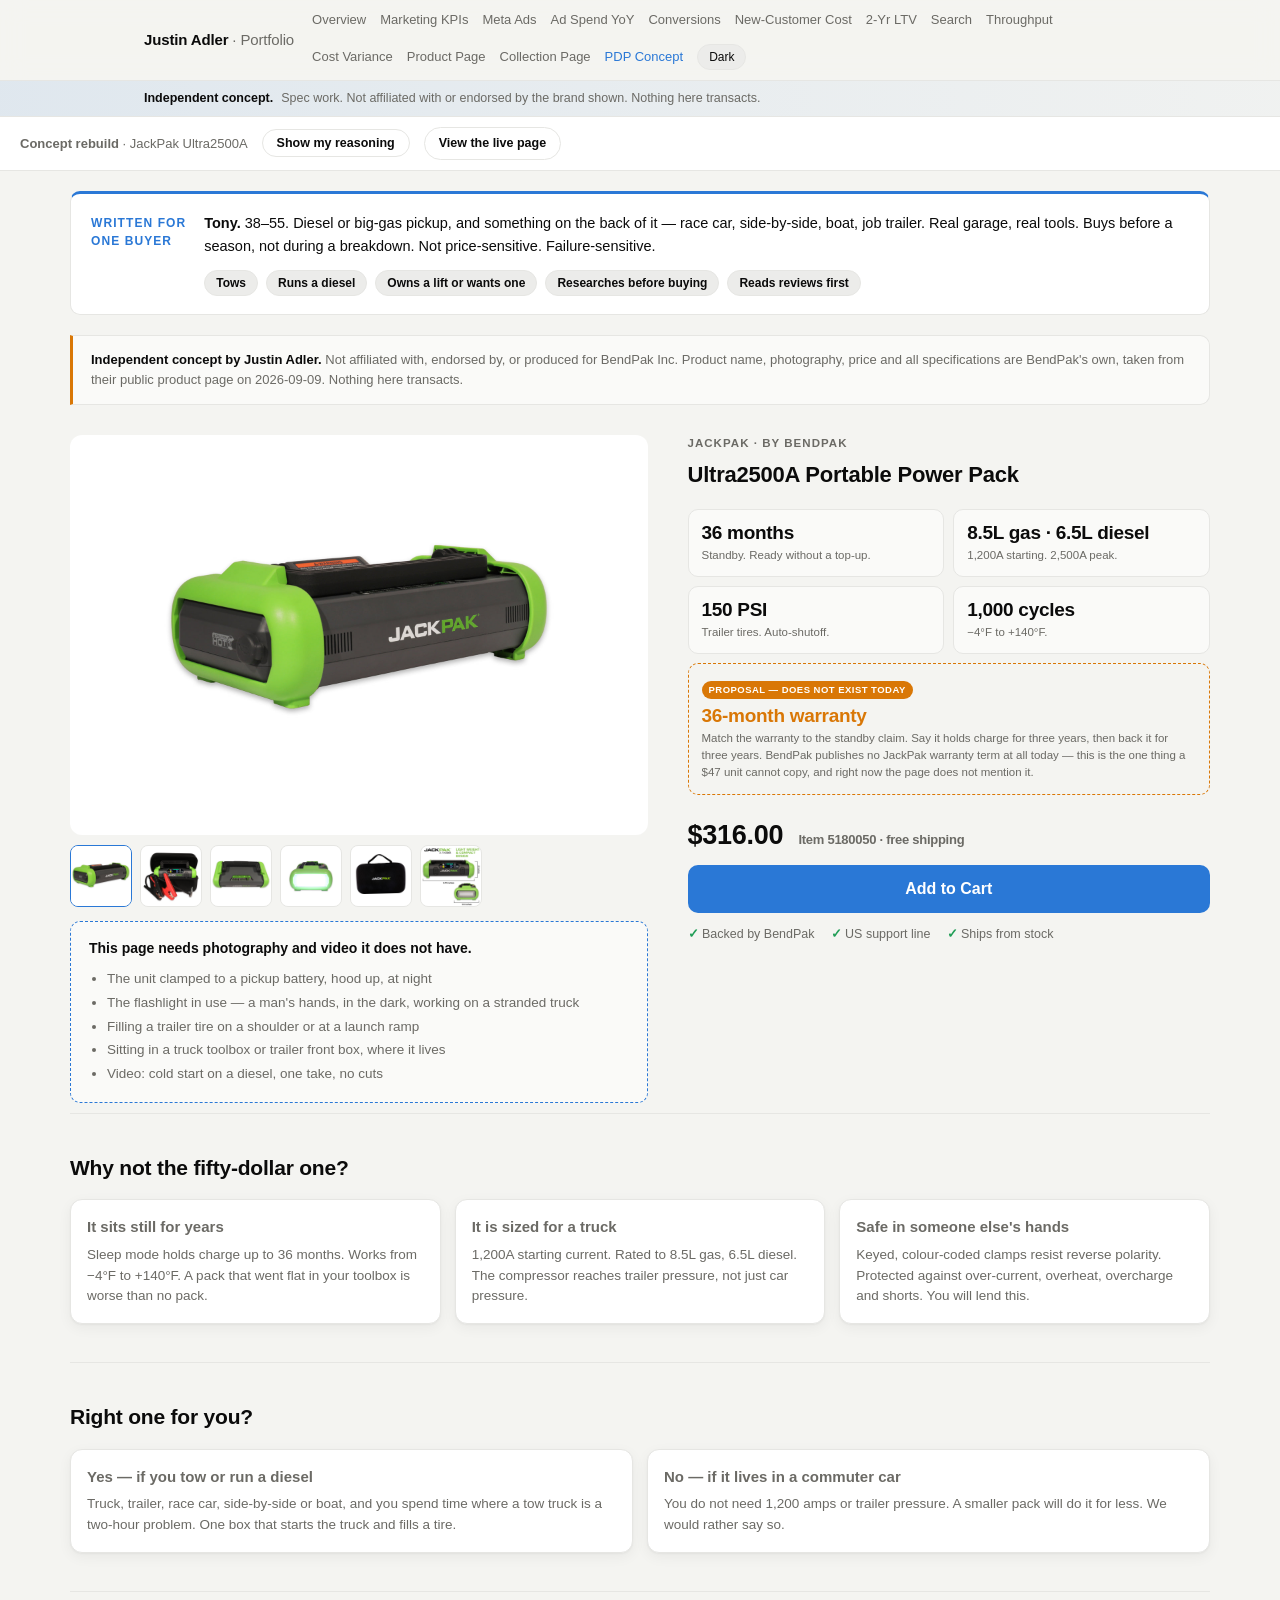
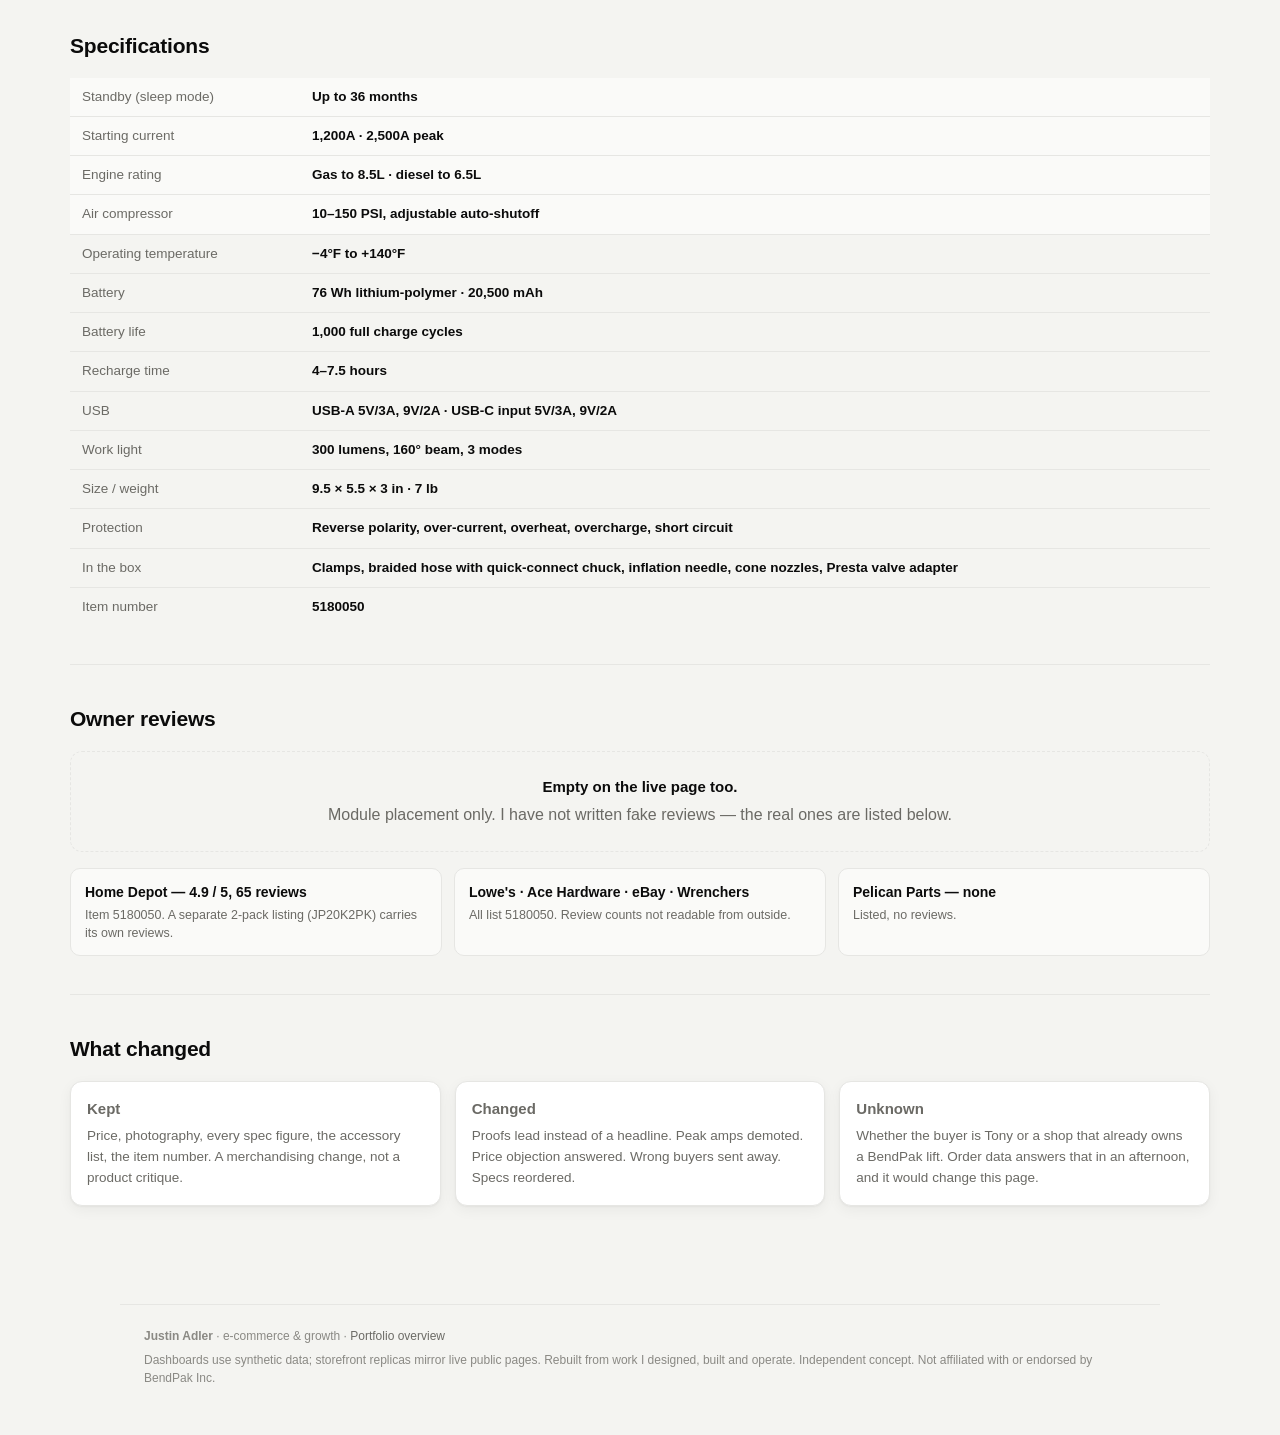
==== commit aa122a61: "JackPak concept: real review sources + warranty proposal - Reviews section now names where reviews a" ====
--- a/jackpak-concept.html
+++ b/jackpak-concept.html
@@ -59,8 +59,16 @@
   .jp-proof div{background:var(--card-alt);border:1px solid var(--line);border-radius:10px;padding:12px 13px}
   .jp-proof b{display:block;font-size:19px;font-weight:800;letter-spacing:-.015em;line-height:1.15}
   .jp-proof span{font-size:11.5px;color:var(--muted);display:block;margin-top:3px}
-  .jp-proof .gap{border-style:dashed;border-color:var(--warn)}
-  .jp-proof .gap b{color:var(--warn);font-size:15px}
+  .jp-proof .prop{border-style:dashed;border-color:var(--warn);background:transparent}
+  .jp-proof .prop b{color:var(--warn)}
+  .jp-proof .prop .flag{display:inline-block;background:var(--warn);color:#fff;font-size:9.5px;
+    font-weight:800;letter-spacing:.05em;text-transform:uppercase;padding:2px 7px;border-radius:20px;
+    margin-bottom:6px}
+  .jp-imported{display:grid;grid-template-columns:repeat(3,1fr);gap:12px;margin-top:16px}
+  @media(max-width:820px){.jp-imported{grid-template-columns:1fr}}
+  .jp-imported div{background:var(--card-alt);border:1px solid var(--line);border-radius:10px;padding:13px 14px}
+  .jp-imported b{display:block;font-size:14px}
+  .jp-imported span{font-size:12.5px;color:var(--muted);display:block;margin-top:3px;line-height:1.45}
 
   .jp-price{font-size:27px;font-weight:800;letter-spacing:-.01em;margin-top:20px}
   .jp-price small{font-size:13px;font-weight:600;color:var(--muted);margin-left:8px}
@@ -156,9 +164,12 @@
           <div><b>8.5L gas · 6.5L diesel</b><span>1,200A starting. 2,500A peak.</span></div>
           <div><b>150 PSI</b><span>Trailer tires. Auto-shutoff.</span></div>
           <div><b>1,000 cycles</b><span>−4°F to +140°F.</span></div>
-          <div class="gap" style="grid-column:1/-1"><b>Warranty — not stated on the live page</b>
-            <span>BendPak publishes brand-level warranties but none for JackPak. I will not invent
-            one. This is the fifth proof slot and it is the one that actually differentiates.</span></div>
+          <div class="prop" style="grid-column:1/-1">
+            <span class="flag">Proposal — does not exist today</span>
+            <b>36-month warranty</b>
+            <span>Match the warranty to the standby claim. Say it holds charge for three years, then
+            back it for three years. BendPak publishes no JackPak warranty term at all today — this
+            is the one thing a $47 unit cannot copy, and right now the page does not mention it.</span></div>
         </div>
 
         <div class="jp-why"><b>No headline sentence.</b> Tony scans, he does not read. Five numbers
@@ -258,13 +269,25 @@
     <span class="jp-tag">Left empty on purpose</span>
     <h2>Owner reviews</h2>
     <div class="jp-empty">
-      <b>Intentionally blank.</b>
-      Placement only. I have no BendPak review data and will not invent any.
-    </div>
-    <div class="jp-why"><b>The biggest conversion gap on the page.</b> Judge.me is already installed
-      on the live page, but there are no reviews and no <code>aggregateRating</code> in the structured
-      data. Meanwhile item 5180050 is collecting reviews on Home Depot. The proof exists. It is on
-      someone else's site.</div>
+      <b>Empty on the live page too.</b>
+      Module placement only. I have not written fake reviews — the real ones are listed below.
+    </div>
+
+    <div class="jp-imported">
+      <div><b>Home Depot — 4.9 / 5, 65 reviews</b><span>Item 5180050. A separate 2-pack listing
+        (JP20K2PK) carries its own reviews.</span></div>
+      <div><b>Lowe's · Ace Hardware · eBay · Wrenchers</b><span>All list 5180050. Review counts not
+        readable from outside.</span></div>
+      <div><b>Pelican Parts — none</b><span>Listed, no reviews.</span></div>
+    </div>
+
+    <div class="jp-why"><b>The reviews already exist. They are on other people's sites.</b> Home
+      Depot shows <b>4.9 out of 5 from 65 reviews</b> on this exact item number, and there is a second
+      review pool on the 2-pack listing. Judge.me is already installed on the live BendPak page, but
+      it holds nothing and the structured data has no <code>aggregateRating</code>.
+      <b>Syndicate or import them.</b> A 4.9 next to $316 changes the page more than any copy on it.
+      <i>(The 65 came from a search result, not a direct read — Home Depot blocks automated requests.
+      Confirm it in a browser before quoting it to anyone.)</i></div>
   </div>
 
   <!-- ══ SUMMARY ═══════════════════════════════════════════════════════ -->
